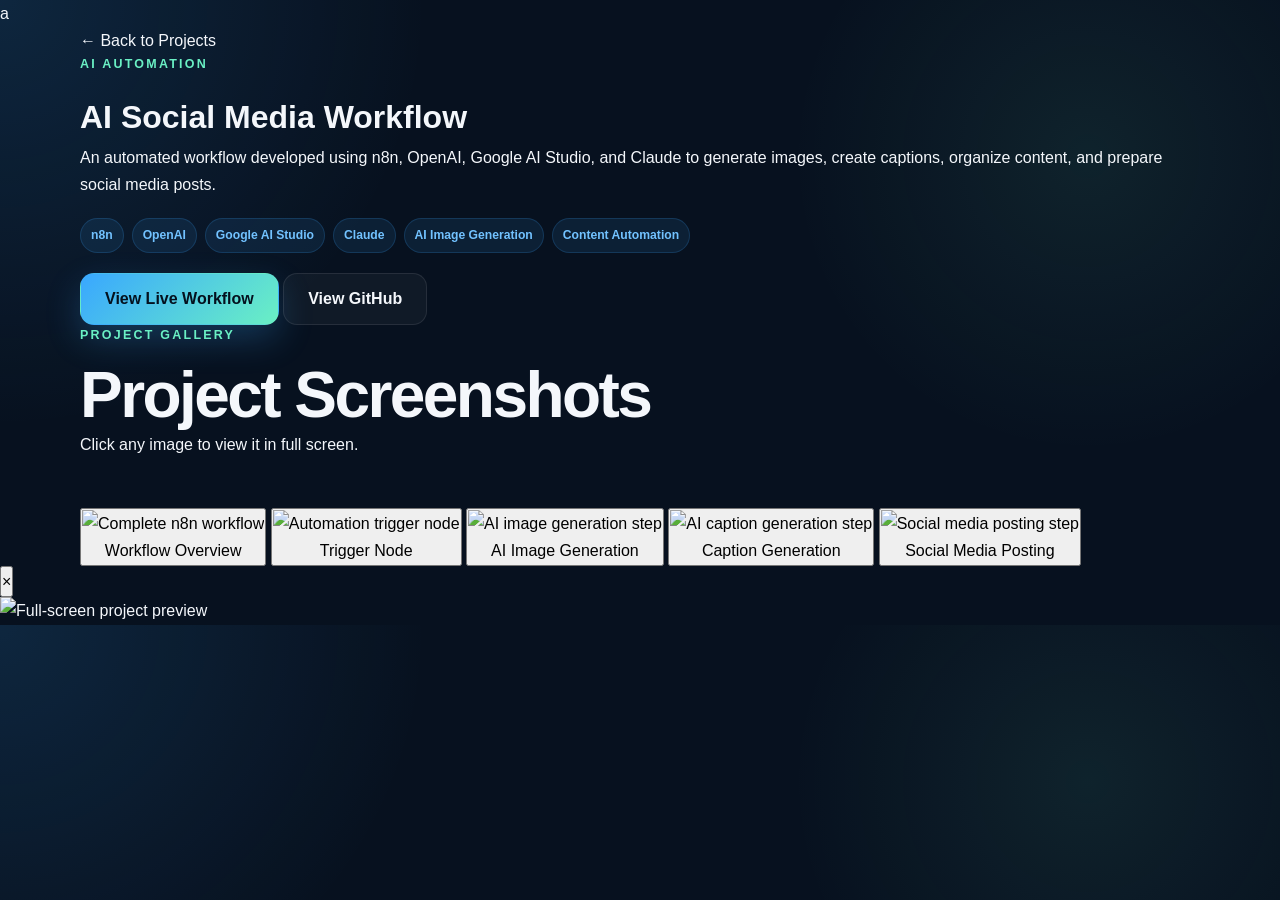
==== ai-project.html @ ab305d4c "Update ai-project.html" ====
<!DOCTYPE html>
<html lang="en">
<head>a
  <meta charset="UTF-8" />
  <meta name="viewport" content="width=device-width, initial-scale=1.0" />
  <title>AI Social Media Workflow | Jeric Albar</title>
  <link rel="stylesheet" href="style.css" />
</head>

<body class="project-page">
  <header class="project-detail-header">
    <div class="container">
      <a href="index.html#projects" class="back-link">← Back to Projects</a>
      <p class="eyebrow">AI Automation</p>
      <h1>AI Social Media Workflow</h1>
      <p class="project-detail-description">
        An automated workflow developed using n8n, OpenAI, Google AI Studio, and Claude to generate images, create captions, organize content, and prepare social media posts.
      </p>

      <!-- TECHNOLOGIES & RESOURCES -->
      <div class="project-tech project-detail-tech">
        <span>n8n</span>
        <span>OpenAI</span>
        <span>Google AI Studio</span>
        <span>Claude</span>
        <span>AI Image Generation</span>
        <span>Content Automation</span>
      </div>

      <div class="project-detail-buttons">
        <a href="#" class="btn btn-primary" target="_blank" rel="noopener noreferrer">View Live Workflow</a>
        <a href="https://github.com/jericalbar" class="btn btn-secondary" target="_blank" rel="noopener noreferrer">View GitHub</a>
      </div>
    </div>
  </header>

  <main>
    <section class="project-gallery-section">
      <div class="container">
        <div class="section-heading">
          <p class="eyebrow">Project Gallery</p>
          <h2>Project Screenshots</h2>
          <p class="gallery-instruction">Click any image to view it in full screen.</p>
        </div>

        <div class="project-gallery">
          <button class="gallery-item" type="button"
            data-image="images/ai/ai-workflow-overview.jpg"
            data-title="Workflow Overview">
            <img src="images/ai/ai-workflow-overview.jpg" alt="Complete n8n workflow" />
            <span>Workflow Overview</span>
          </button>
          
          <button class="gallery-item" type="button"
            data-image="images/ai/ai-trigger.jpg"
            data-title="Trigger Node">
            <img src="images/ai/ai-trigger.jpg" alt="Automation trigger node" />
            <span>Trigger Node</span>
          </button>
          
          <button class="gallery-item" type="button"
            data-image="images/ai/ai-image-generation.jpg"
            data-title="AI Image Generation">
            <img src="images/ai/ai-image-generation.jpg" alt="AI image generation step" />
            <span>AI Image Generation</span>
          </button>
          
          <button class="gallery-item" type="button"
            data-image="images/ai/ai-caption.jpg"
            data-title="Caption Generation">
            <img src="images/ai/ai-caption.jpg" alt="AI caption generation step" />
            <span>Caption Generation</span>
          </button>
          
          <button class="gallery-item" type="button"
            data-image="images/ai/ai-social-post.jpg"
            data-title="Social Media Posting">
            <img src="images/ai/ai-social-post.jpg" alt="Social media posting step" />
            <span>Social Media Posting</span>
          </button>
        </div>
      </div>
    </section>
  </main>

  <div class="image-lightbox" id="imageLightbox" aria-hidden="true">
    <button class="lightbox-close" id="lightboxClose" type="button" aria-label="Close image">×</button>
    <figure class="lightbox-content">
      <img id="lightboxImage" src="" alt="Full-screen project preview" />
      <figcaption id="lightboxTitle"></figcaption>
    </figure>
  </div>

  <script src="project-gallery.js"></script>
</body>
</html>
---- style.css ----
:root {
  --bg: #07111f;
  --bg-soft: #0d1a2d;
  --card: rgba(15, 31, 52, 0.82);
  --text: #f4f7fb;
  --muted: #a9b7ca;
  --primary: #39a7ff;
  --primary-light: #72c2ff;
  --accent: #6af0c4;
  --border: rgba(255, 255, 255, 0.09);
  --shadow: 0 20px 60px rgba(0, 0, 0, 0.28);
  --radius: 22px;
  --container: 1120px;
}

* {
  margin: 0;
  padding: 0;
  box-sizing: border-box;
}

html {
  scroll-behavior: smooth;
}

body {
  font-family: "Inter", sans-serif;
  background:
    radial-gradient(circle at top left, rgba(57, 167, 255, 0.14), transparent 30%),
    radial-gradient(circle at 85% 25%, rgba(106, 240, 196, 0.08), transparent 25%),
    var(--bg);
  color: var(--text);
  line-height: 1.7;
  overflow-x: hidden;
}

body.menu-open {
  overflow: hidden;
}

img {
  width: 100%;
  display: block;
}

a {
  text-decoration: none;
  color: inherit;
}

ul {
  list-style: none;
}

button,
input,
textarea {
  font: inherit;
}

.container {
  width: min(92%, var(--container));
  margin: 0 auto;
}

.section {
  padding: 110px 0;
}

.alt-section {
  background: rgba(255, 255, 255, 0.025);
  border-top: 1px solid var(--border);
  border-bottom: 1px solid var(--border);
}

.header {
  position: fixed;
  top: 0;
  width: 100%;
  z-index: 1000;
  background: rgba(7, 17, 31, 0.72);
  backdrop-filter: blur(16px);
  border-bottom: 1px solid transparent;
  transition: 0.3s ease;
}

.header.scrolled {
  border-color: var(--border);
  box-shadow: 0 12px 35px rgba(0, 0, 0, 0.18);
}

.navbar {
  min-height: 76px;
  display: flex;
  align-items: center;
  justify-content: space-between;
}

.logo {
  font-family: "Space Grotesk", sans-serif;
  font-size: 1.8rem;
  font-weight: 700;
}

.logo span {
  color: var(--primary);
}

.nav-links {
  display: flex;
  gap: 30px;
}

.nav-link {
  color: var(--muted);
  font-size: 0.95rem;
  font-weight: 600;
  transition: 0.25s ease;
  position: relative;
}

.nav-link:hover,
.nav-link.active {
  color: var(--text);
}

.nav-link::after {
  content: "";
  position: absolute;
  left: 0;
  bottom: -7px;
  width: 0;
  height: 2px;
  background: var(--primary);
  transition: 0.25s ease;
}

.nav-link:hover::after,
.nav-link.active::after {
  width: 100%;
}

.menu-toggle {
  display: none;
  background: none;
  border: 0;
  cursor: pointer;
}

.menu-toggle span {
  display: block;
  width: 26px;
  height: 2px;
  background: var(--text);
  margin: 6px 0;
  transition: 0.25s ease;
}

.hero {
  min-height: 100vh;
  display: flex;
  align-items: center;
  padding-top: 130px;
}

.hero-grid {
  display: grid;
  grid-template-columns: 1.15fr 0.85fr;
  align-items: center;
  gap: 70px;
}

.eyebrow {
  color: var(--accent);
  text-transform: uppercase;
  letter-spacing: 0.18em;
  font-size: 0.78rem;
  font-weight: 800;
  margin-bottom: 14px;
}

.hero h1,
.section-heading h2,
.contact-info h2 {
  font-family: "Space Grotesk", sans-serif;
  line-height: 1.1;
}

.hero h1 {
  font-size: clamp(3.4rem, 7vw, 6.5rem);
  letter-spacing: -0.05em;
}

.hero h2 {
  margin-top: 8px;
  color: var(--muted);
  font-size: clamp(1.35rem, 3vw, 2.2rem);
  font-weight: 600;
}

.hero h2 span:first-child {
  color: var(--primary-light);
}

.typing-cursor {
  color: var(--accent);
  animation: blink 0.8s infinite;
}

@keyframes blink {
  50% {
    opacity: 0;
  }
}

.hero-description {
  max-width: 650px;
  color: var(--muted);
  font-size: 1.08rem;
  margin: 28px 0 34px;
}

.hero-actions {
  display: flex;
  flex-wrap: wrap;
  gap: 15px;
}

.btn {
  display: inline-flex;
  align-items: center;
  justify-content: center;
  min-height: 52px;
  padding: 0 24px;
  border-radius: 14px;
  font-weight: 700;
  border: 1px solid transparent;
  transition: transform 0.25s ease, box-shadow 0.25s ease, background 0.25s ease;
  cursor: pointer;
}

.btn:hover {
  transform: translateY(-3px);
}

.btn-primary {
  color: #04111e;
  background: linear-gradient(135deg, var(--primary), var(--accent));
  box-shadow: 0 14px 35px rgba(57, 167, 255, 0.24);
}

.btn-secondary {
  background: rgba(255, 255, 255, 0.04);
  border-color: var(--border);
  color: var(--text);
}

.quick-stats {
  margin-top: 42px;
  display: flex;
  flex-wrap: wrap;
  gap: 28px;
}

.quick-stats div {
  display: flex;
  flex-direction: column;
}

.quick-stats strong {
  font-size: 1.4rem;
  color: var(--primary-light);
}

.quick-stats span {
  color: var(--muted);
  font-size: 0.82rem;
}

.hero-visual {
  display: flex;
  justify-content: center;
}

.profile-card {
  position: relative;
  width: min(100%, 410px);
  padding: 24px;
  border-radius: 32px;
  background:
    linear-gradient(var(--card), var(--card)) padding-box,
    linear-gradient(145deg, var(--primary), transparent 45%, var(--accent)) border-box;
  border: 1px solid transparent;
  box-shadow: var(--shadow);
  transform: rotate(2deg);
}

.profile-card::before {
  content: "";
  position: absolute;
  inset: 18% -12% -10% 18%;
  background: rgba(57, 167, 255, 0.14);
  filter: blur(60px);
  z-index: -1;
}

.profile-ring {
  overflow: hidden;
  border-radius: 24px;
  aspect-ratio: 1 / 1;
  background: var(--bg-soft);
}

.profile-ring img {
  height: 100%;
  object-fit: cover;
}

.status-badge {
  margin-top: 18px;
  display: flex;
  align-items: center;
  justify-content: center;
  gap: 9px;
  color: var(--muted);
  font-size: 0.9rem;
}

.status-dot {
  width: 10px;
  height: 10px;
  background: var(--accent);
  border-radius: 50%;
  box-shadow: 0 0 16px var(--accent);
}

.section-heading {
  max-width: 760px;
  margin-bottom: 50px;
}

.section-heading h2,
.contact-info h2 {
  font-size: clamp(2.2rem, 5vw, 4rem);
  letter-spacing: -0.04em;
}

.about-grid {
  display: grid;
  grid-template-columns: 1fr 1fr;
  gap: 40px;
}

.about-card,
.highlight-item,
.skill-card,
.project-card,
.timeline-content,
.contact-form {
  background: var(--card);
  border: 1px solid var(--border);
  box-shadow: var(--shadow);
}

.about-card {
  padding: 36px;
  border-radius: var(--radius);
}

.about-card p {
  color: var(--muted);
  margin-bottom: 18px;
}

.about-card p:last-child {
  margin-bottom: 0;
}

.about-highlights {
  display: grid;
  gap: 18px;
}

.highlight-item {
  padding: 23px;
  border-radius: 18px;
  display: flex;
  gap: 18px;
}

.highlight-item > span {
  color: var(--primary);
  font-weight: 800;
}

.highlight-item h3 {
  margin-bottom: 5px;
}

.highlight-item p {
  color: var(--muted);
  font-size: 0.93rem;
}

/* =========================================================
   TIMELINE / EXPERIENCE (CLICKABLE)
   ========================================================= */
.timeline {
  position: relative;
  max-width: 900px;
  margin: 0 auto;
}

.timeline::before {
  content: "";
  position: absolute;
  left: 14px;
  top: 0;
  bottom: 0;
  width: 2px;
  background: linear-gradient(var(--primary), var(--accent));
}

.timeline-item {
  position: relative;
  padding-left: 55px;
  margin-bottom: 30px;
  outline: none;
}

.timeline-dot {
  position: absolute;
  left: 5px;
  top: 25px;
  width: 20px;
  height: 20px;
  border-radius: 50%;
  background: var(--bg);
  border: 5px solid var(--primary);
  box-shadow: 0 0 20px rgba(57, 167, 255, 0.55);
  transition: transform 0.25s ease, border-color 0.25s ease;
}

.timeline-item.active .timeline-dot {
  border-color: var(--accent);
  transform: scale(1.15);
}

.timeline-content {
  border-radius: var(--radius);
  padding: 28px 32px;
}

.experience-subtext {
  color: var(--muted);
  font-size: 0.95rem;
  margin-top: 10px;
}

.clickable-experience {
  cursor: pointer;
  user-select: none;
  transition: transform 0.25s ease, border-color 0.25s ease, box-shadow 0.25s ease;
}

.timeline-item:hover .clickable-experience,
.timeline-item:focus-visible .clickable-experience {
  border-color: rgba(57, 167, 255, 0.45);
  box-shadow: 0 16px 45px rgba(57, 167, 255, 0.12);
  transform: translateY(-3px);
}

.timeline-header {
  display: flex;
  justify-content: space-between;
  align-items: flex-start;
  gap: 15px;
}

.timeline-date {
  display: inline-block;
  margin-bottom: 10px;
  color: var(--accent);
  font-weight: 700;
  font-size: 0.85rem;
}

.timeline-content h3 {
  font-size: 1.45rem;
}

.timeline-content h4 {
  color: var(--primary-light);
  margin: 4px 0 0;
}

.toggle-icon {
  font-size: 1.6rem;
  color: var(--primary-light);
  transition: transform 0.3s ease, color 0.3s ease;
  line-height: 1;
}

.timeline-details {
  max-height: 0;
  opacity: 0;
  overflow: hidden;
  transition: max-height 0.4s ease, opacity 0.3s ease, margin-top 0.3s ease;
}

.timeline-item.active .timeline-details {
  max-height: 600px;
  opacity: 1;
  margin-top: 20px;
}

.timeline-item.active .toggle-icon {
  transform: rotate(180deg);
  color: var(--accent);
}

.timeline-content li {
  position: relative;
  color: var(--muted);
  margin: 9px 0;
  padding-left: 20px;
}

.timeline-content li::before {
  content: "•";
  position: absolute;
  left: 0;
  color: var(--accent);
}

.timeline-action {
  margin-top: 18px;
  padding-top: 14px;
  border-top: 1px dashed var(--border);
}

.timeline-badge-link {
  display: inline-block;
  padding: 8px 16px;
  border-radius: 999px;
  font-size: 0.83rem;
  font-weight: 700;
  color: var(--text);
  background: rgba(57, 167, 255, 0.12);
  border: 1px solid rgba(57, 167, 255, 0.28);
  transition: 0.25s ease;
}

.timeline-badge-link:hover {
  background: var(--primary);
  color: #04111e;
  transform: translateX(4px);
}

/* =========================================================
   SKILLS & PROJECTS
   ========================================================= */
.skills-grid {
  display: grid;
  grid-template-columns: repeat(3, 1fr);
  gap: 22px;
}

.skill-card {
  padding: 30px;
  border-radius: var(--radius);
  transition: 0.3s ease;
}

.skill-card:hover,
.project-card:hover {
  transform: translateY(-7px);
  border-color: rgba(57, 167, 255, 0.35);
}

.skill-icon {
  font-size: 2rem;
}

.skill-card h3 {
  margin: 15px 0 8px;
}

.skill-card p {
  color: var(--muted);
  font-size: 0.93rem;
}

.projects-grid {
  display: grid;
  grid-template-columns: repeat(3, 1fr);
  gap: 24px;
}

.project-card-link {
  display: block;
  color: inherit;
  text-decoration: none;
}

.project-card-link .project-card {
  height: 100%;
}

.project-card {
  border-radius: var(--radius);
  overflow: hidden;
  transition: 0.3s ease;
}

.project-image {
  height: 220px;
  overflow: hidden;
  background: var(--bg-soft);
}

.project-image img {
  height: 100%;
  object-fit: cover;
  transition: 0.4s ease;
}

.project-card:hover .project-image img {
  transform: scale(1.06);
}

.project-content {
  padding: 26px;
}

.project-tag {
  display: inline-block;
  color: var(--accent);
  font-size: 0.75rem;
  font-weight: 800;
  text-transform: uppercase;
  letter-spacing: 0.12em;
  margin-bottom: 10px;
}

.project-content h3 {
  font-size: 1.28rem;
  margin-bottom: 10px;
}

.project-content p {
  color: var(--muted);
  font-size: 0.92rem;
}

.project-tech {
  display: flex;
  flex-wrap: wrap;
  gap: 8px;
  margin: 20px 0;
}

.project-tech span {
  background: rgba(57, 167, 255, 0.1);
  color: var(--primary-light);
  border: 1px solid rgba(57, 167, 255, 0.18);
  padding: 6px 10px;
  border-radius: 999px;
  font-size: 0.76rem;
  font-weight: 700;
}

.project-link {
  color: var(--text);
  font-weight: 700;
}

/* =========================================================
   CONTACT & FOOTER
   ========================================================= */
.contact-section {
  position: relative;
  overflow: hidden;
}

.contact-section::before {
  content: "";
  position: absolute;
  width: 400px;
  height: 400px;
  border-radius: 50%;
  background: rgba(57, 167, 255, 0.1);
  filter: blur(90px);
  right: -150px;
  bottom: -150px;
}

.contact-grid {
  display: grid;
  grid-template-columns: 0.9fr 1.1fr;
  gap: 50px;
  align-items: start;
}

.contact-info > p:not(.eyebrow) {
  color: var(--muted);
  margin: 22px 0 28px;
}

.contact-list {
  display: grid;
  gap: 14px;
  color: var(--muted);
}

.contact-list a:hover {
  color: var(--primary-light);
}

.contact-form {
  border-radius: var(--radius);
  padding: 32px;
}

.contact-form label {
  display: block;
  margin-bottom: 18px;
  font-weight: 700;
}

.contact-form input,
.contact-form textarea {
  width: 100%;
  margin-top: 8px;
  border-radius: 12px;
  border: 1px solid var(--border);
  background: rgba(255, 255, 255, 0.045);
  color: var(--text);
  padding: 14px 16px;
  outline: none;
  resize: vertical;
}

.contact-form input:focus,
.contact-form textarea:focus {
  border-color: var(--primary);
  box-shadow: 0 0 0 3px rgba(57, 167, 255, 0.1);
}

.form-note {
  color: var(--muted);
  font-size: 0.78rem;
  margin-top: 12px;
}

.footer {
  border-top: 1px solid var(--border);
  padding: 24px 0;
}

.footer-content {
  display: flex;
  justify-content: space-between;
  gap: 20px;
  color: var(--muted);
  font-size: 0.9rem;
}

/* =========================================================
   SAFE REVEAL ANIMATION (NO DISAPPEARING CONTENT)
   ========================================================= */
.reveal {
  opacity: 1 !important;
  transform: none !important;
  transition: opacity 0.6s ease, transform 0.6s ease;
}

.cursor-glow {
  position: fixed;
  width: 280px;
  height: 280px;
  border-radius: 50%;
  background: rgba(57, 167, 255, 0.06);
  filter: blur(45px);
  pointer-events: none;
  transform: translate(-50%, -50%);
  z-index: -1;
}

/* =========================================================
   CLEAN & MODERN FLOATING AI CHATBOT
   ========================================================= */
.chat-widget-root {
  position: fixed !important;
  bottom: 25px !important;
  right: 25px !important;
  z-index: 99999 !important;
  display: flex !important;
  flex-direction: column !important;
  align-items: flex-end !important;
}

.chat-float-btn {
  display: flex !important;
  align-items: center !important;
  gap: 10px !important;
  background: linear-gradient(135deg, #39a7ff, #6af0c4) !important;
  color: #04111e !important;
  border: none !important;
  border-radius: 50px !important;
  padding: 13px 22px !important;
  font-weight: 700 !important;
  font-size: 0.95rem !important;
  box-shadow: 0 12px 35px rgba(57, 167, 255, 0.45) !important;
  cursor: pointer !important;
  transition: transform 0.25s ease, box-shadow 0.25s ease !important;
}

.chat-float-btn:hover {
  transform: translateY(-3px) !important;
  box-shadow: 0 16px 45px rgba(57, 167, 255, 0.6) !important;
}

.chat-float-icon {
  font-size: 1.25rem;
}

.chat-popup {
  position: absolute;
  bottom: 60px;
  right: 0;
  width: 370px;
  max-width: 90vw;
  height: 510px;
  max-height: 80vh;
  background: rgba(13, 26, 45, 0.97);
  backdrop-filter: blur(20px);
  border: 1px solid rgba(57, 167, 255, 0.35);
  border-radius: 20px;
  box-shadow: 0 24px 75px rgba(0, 0, 0, 0.65);
  display: none;
  flex-direction: column;
  overflow: hidden;
  animation: chatPopupFade 0.25s cubic-bezier(0.16, 1, 0.3, 1) forwards;
}

.chat-popup.active {
  display: flex !important;
}

@keyframes chatPopupFade {
  from {
    opacity: 0;
    transform: translateY(18px) scale(0.96);
  }
  to {
    opacity: 1;
    transform: translateY(0) scale(1);
  }
}

.chat-popup-header {
  padding: 14px 18px;
  background: rgba(7, 17, 31, 0.9);
  border-bottom: 1px solid var(--border);
  display: flex;
  align-items: center;
  justify-content: space-between;
}

.chat-header-info {
  display: flex;
  align-items: center;
  gap: 12px;
}

.chat-avatar-icon {
  width: 38px;
  height: 38px;
  background: rgba(57, 167, 255, 0.15);
  border: 1px solid var(--primary);
  border-radius: 50%;
  display: flex;
  align-items: center;
  justify-content: center;
  font-size: 1.2rem;
}

.chat-header-name {
  font-size: 0.95rem;
  font-weight: 700;
  color: var(--text);
  line-height: 1.2;
}

.chat-header-status {
  font-size: 0.75rem;
  color: var(--accent);
  display: flex;
  align-items: center;
  gap: 5px;
}

.chat-online-dot {
  width: 7px;
  height: 7px;
  background: var(--accent);
  border-radius: 50%;
  box-shadow: 0 0 8px var(--accent);
}

.chat-close-btn {
  background: none;
  border: none;
  color: var(--muted);
  font-size: 1.25rem;
  cursor: pointer;
  padding: 4px 8px;
  border-radius: 8px;
  transition: 0.2s ease;
}

.chat-close-btn:hover {
  color: var(--text);
  background: rgba(255, 255, 255, 0.1);
}

.chat-pills-bar {
  padding: 10px 14px;
  display: flex;
  gap: 7px;
  overflow-x: auto;
  white-space: nowrap;
  background: rgba(7, 17, 31, 0.45);
  border-bottom: 1px solid rgba(255, 255, 255, 0.05);
}

.chat-pills-bar::-webkit-scrollbar {
  height: 4px;
}

.chat-pills-bar::-webkit-scrollbar-thumb {
  background: rgba(57, 167, 255, 0.25);
  border-radius: 10px;
}

.chat-pill {
  background: rgba(57, 167, 255, 0.1);
  border: 1px solid rgba(57, 167, 255, 0.25);
  color: var(--primary-light);
  font-size: 0.76rem;
  font-weight: 600;
  padding: 5px 12px;
  border-radius: 999px;
  cursor: pointer;
  transition: 0.2s ease;
}

.chat-pill:hover {
  background: var(--primary);
  color: #04111e;
  transform: translateY(-1px);
}

.chat-conversation {
  flex: 1;
  padding: 16px;
  overflow-y: auto;
  display: flex;
  flex-direction: column;
  gap: 14px;
}

.chat-conversation::-webkit-scrollbar {
  width: 5px;
}

.chat-conversation::-webkit-scrollbar-thumb {
  background: rgba(57, 167, 255, 0.25);
  border-radius: 10px;
}

.chat-bubble-row {
  display: flex;
  flex-direction: column;
  max-width: 86%;
}

.bot-row {
  align-self: flex-start;
}

.user-row {
  align-self: flex-end;
}

.chat-bubble-content {
  padding: 11px 15px;
  border-radius: 16px;
  font-size: 0.88rem;
  line-height: 1.5;
  word-wrap: break-word;
}

.bot-row .chat-bubble-content {
  background: rgba(15, 31, 52, 0.95);
  border: 1px solid var(--border);
  color: var(--text);
  border-bottom-left-radius: 4px;
}

.user-row .chat-bubble-content {
  background: linear-gradient(135deg, var(--primary), #1a74d2);
  color: #ffffff;
  border-bottom-right-radius: 4px;
}

.chat-timestamp {
  font-size: 0.68rem;
  color: var(--muted);
  margin-top: 4px;
  padding: 0 4px;
}

.user-row .chat-timestamp {
  text-align: right;
}

.chat-input-bar {
  padding: 12px 14px;
  background: rgba(7, 17, 31, 0.9);
  border-top: 1px solid var(--border);
  display: flex;
  align-items: center;
  gap: 8px;
}

.chat-input-bar input {
  flex: 1;
  background: rgba(255, 255, 255, 0.05);
  border: 1px solid var(--border);
  border-radius: 12px;
  padding: 10px 14px;
  color: var(--text);
  font-size: 0.88rem;
  outline: none;
}

.chat-input-bar input:focus {
  border-color: var(--primary);
}

.chat-send-icon {
  background: var(--primary);
  color: #04111e;
  border: none;
  width: 40px;
  height: 40px;
  border-radius: 12px;
  display: flex;
  align-items: center;
  justify-content: center;
  cursor: pointer;
  transition: 0.2s ease;
}

.chat-send-icon:hover {
  background: var(--accent);
  transform: scale(1.05);
}

/* =========================================================
   RESPONSIVENESS
   ========================================================= */
@media (max-width: 950px) {
  .hero-grid,
  .about-grid,
  .contact-grid {
    grid-template-columns: 1fr;
  }

  .hero-visual {
    order: -1;
  }

  .profile-card {
    max-width: 340px;
  }

  .skills-grid,
  .projects-grid {
    grid-template-columns: repeat(2, 1fr);
  }
}

@media (max-width: 760px) {
  .section {
    padding: 85px 0;
  }

  .menu-toggle {
    display: block;
    z-index: 1002;
  }

  .nav-links {
    position: fixed;
    inset: 0;
    background: rgba(7, 17, 31, 0.98);
    display: flex;
    flex-direction: column;
    align-items: center;
    justify-content: center;
    gap: 28px;
    transform: translateX(100%);
    transition: 0.3s ease;
  }

  .nav-links.open {
    transform: translateX(0);
  }

  .menu-toggle.active span:nth-child(1) {
    transform: translateY(8px) rotate(45deg);
  }

  .menu-toggle.active span:nth-child(2) {
    opacity: 0;
  }

  .menu-toggle.active span:nth-child(3) {
    transform: translateY(-8px) rotate(-45deg);
  }

  .hero {
    text-align: center;
  }

  .hero-actions,
  .quick-stats {
    justify-content: center;
  }

  .hero-description {
    margin-left: auto;
    margin-right: auto;
  }

  .skills-grid,
  .projects-grid {
    grid-template-columns: 1fr;
  }

  .footer-content {
    flex-direction: column;
    text-align: center;
  }

  .chat-widget-root {
    bottom: 18px !important;
    right: 18px !important;
  }

  .chat-popup {
    width: 330px;
    height: 460px;
  }
}

@media (max-width: 520px) {
  .hero h1 {
    font-size: 3rem;
  }

  .hero-actions {
    flex-direction: column;
  }

  .btn {
    width: 100%;
  }

  .quick-stats {
    gap: 18px;
  }

  .quick-stats div {
    width: 100%;
  }

  .about-card,
  .timeline-content,
  .contact-form {
    padding: 22px 18px;
  }

  .timeline-item {
    padding-left: 45px;
  }
}
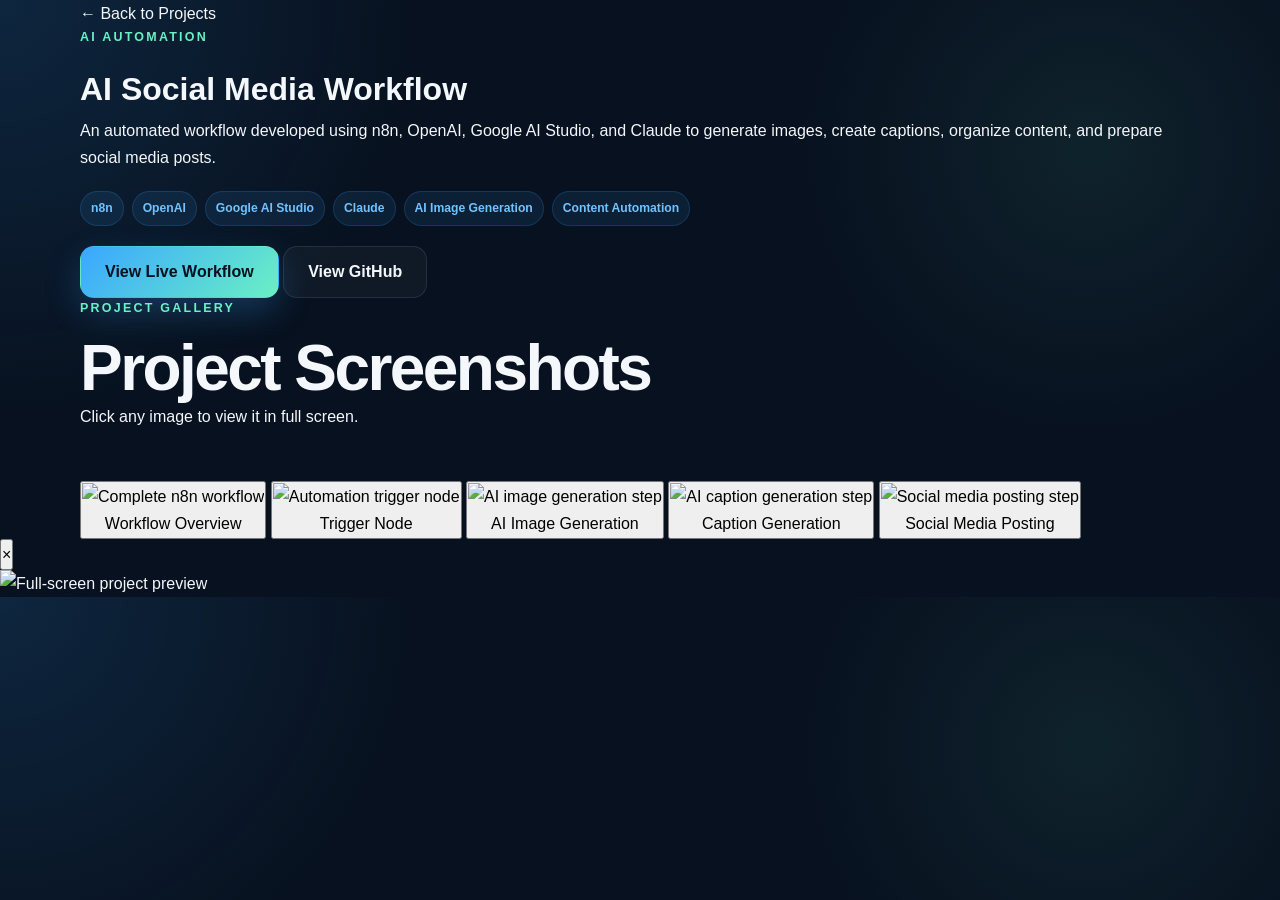
==== commit d947e00a: "Update ai-project.html" ====
--- a/ai-project.html
+++ b/ai-project.html
@@ -1,6 +1,6 @@
 <!DOCTYPE html>
 <html lang="en">
-<head>a
+<head>
   <meta charset="UTF-8" />
   <meta name="viewport" content="width=device-width, initial-scale=1.0" />
   <title>AI Social Media Workflow | Jeric Albar</title>
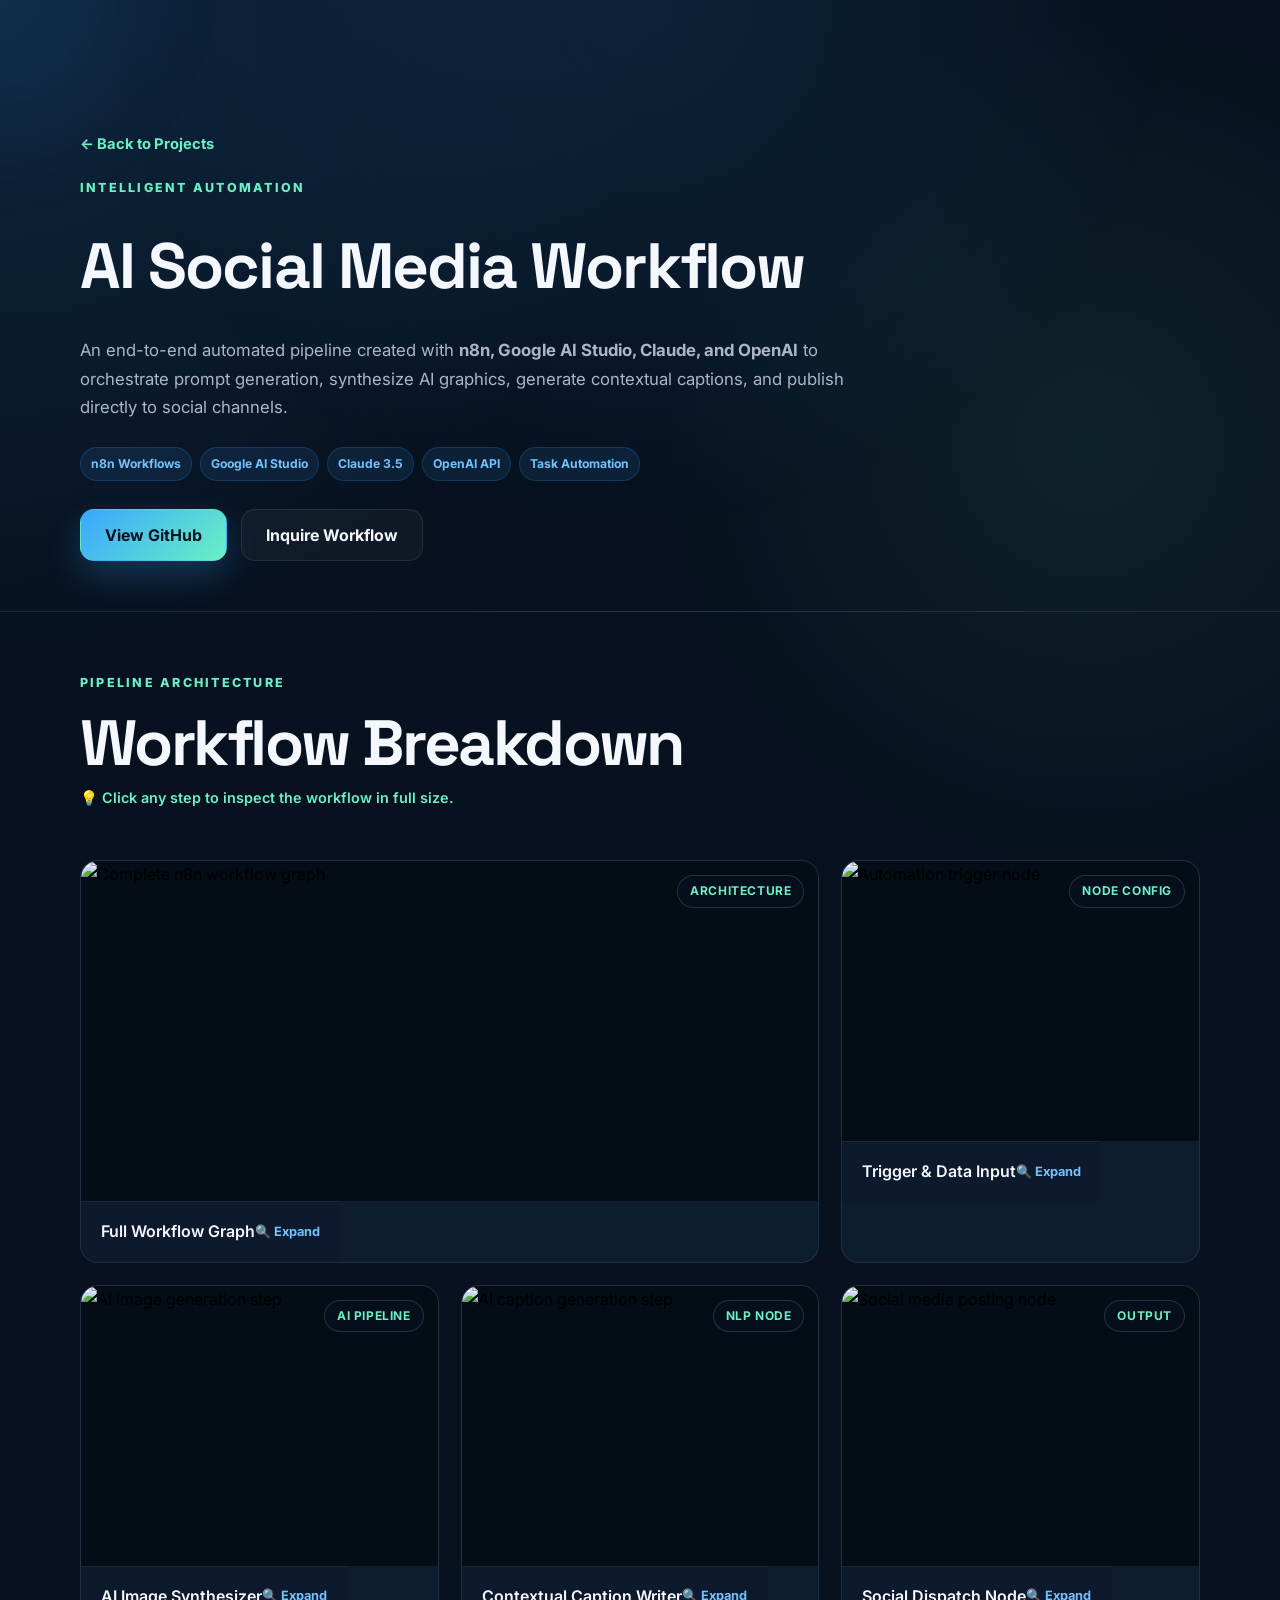
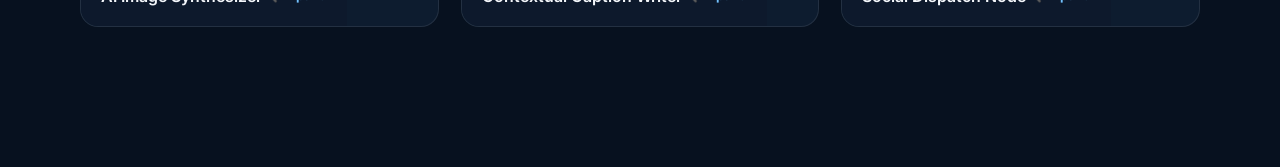
==== commit b23c9484: "Update ai-project.html" ====
--- a/ai-project.html
+++ b/ai-project.html
@@ -4,32 +4,37 @@
   <meta charset="UTF-8" />
   <meta name="viewport" content="width=device-width, initial-scale=1.0" />
   <title>AI Social Media Workflow | Jeric Albar</title>
+  <link rel="preconnect" href="https://fonts.googleapis.com">
+  <link rel="preconnect" href="https://fonts.gstatic.com" crossorigin>
+  <link href="https://fonts.googleapis.com/css2?family=Inter:wght@400;500;600;700;800&family=Space+Grotesk:wght@600;700&display=swap" rel="stylesheet">
   <link rel="stylesheet" href="style.css" />
 </head>
 
 <body class="project-page">
+  <div class="cursor-glow" id="cursorGlow"></div>
+  <div class="custom-cursor-dot" id="cursorDot"></div>
+  <div class="custom-cursor-ring" id="cursorRing"></div>
+
   <header class="project-detail-header">
     <div class="container">
       <a href="index.html#projects" class="back-link">← Back to Projects</a>
-      <p class="eyebrow">AI Automation</p>
+      <p class="eyebrow">Intelligent Automation</p>
       <h1>AI Social Media Workflow</h1>
       <p class="project-detail-description">
-        An automated workflow developed using n8n, OpenAI, Google AI Studio, and Claude to generate images, create captions, organize content, and prepare social media posts.
+        An end-to-end automated pipeline created with <strong>n8n, Google AI Studio, Claude, and OpenAI</strong> to orchestrate prompt generation, synthesize AI graphics, generate contextual captions, and publish directly to social channels.
       </p>
 
-      <!-- TECHNOLOGIES & RESOURCES -->
       <div class="project-tech project-detail-tech">
-        <span>n8n</span>
-        <span>OpenAI</span>
+        <span>n8n Workflows</span>
         <span>Google AI Studio</span>
-        <span>Claude</span>
-        <span>AI Image Generation</span>
-        <span>Content Automation</span>
+        <span>Claude 3.5</span>
+        <span>OpenAI API</span>
+        <span>Task Automation</span>
       </div>
 
       <div class="project-detail-buttons">
-        <a href="#" class="btn btn-primary" target="_blank" rel="noopener noreferrer">View Live Workflow</a>
-        <a href="https://github.com/jericalbar" class="btn btn-secondary" target="_blank" rel="noopener noreferrer">View GitHub</a>
+        <a href="https://github.com/jericalbar" class="btn btn-primary" target="_blank" rel="noopener noreferrer">View GitHub</a>
+        <a href="index.html#contact" class="btn btn-secondary">Inquire Workflow</a>
       </div>
     </div>
   </header>
@@ -38,45 +43,80 @@
     <section class="project-gallery-section">
       <div class="container">
         <div class="section-heading">
-          <p class="eyebrow">Project Gallery</p>
-          <h2>Project Screenshots</h2>
-          <p class="gallery-instruction">Click any image to view it in full screen.</p>
+          <p class="eyebrow">Pipeline Architecture</p>
+          <h2>Workflow Breakdown</h2>
+          <p class="gallery-instruction">💡 Click any step to inspect the workflow in full size.</p>
         </div>
 
         <div class="project-gallery">
+          <!-- 1. Full Workflow -->
           <button class="gallery-item" type="button"
             data-image="images/ai/ai-workflow-overview.jpg"
-            data-title="Workflow Overview">
-            <img src="images/ai/ai-workflow-overview.jpg" alt="Complete n8n workflow" />
-            <span>Workflow Overview</span>
+            data-title="Complete n8n Workflow Overview">
+            <div class="gallery-img-wrap">
+              <span class="gallery-badge">Architecture</span>
+              <img src="images/ai/ai-workflow-overview.jpg" alt="Complete n8n workflow graph" />
+            </div>
+            <div class="gallery-info">
+              <h4>Full Workflow Graph</h4>
+              <span class="gallery-view-hint">🔍 Expand</span>
+            </div>
           </button>
-          
+
+          <!-- 2. Trigger -->
           <button class="gallery-item" type="button"
             data-image="images/ai/ai-trigger.jpg"
-            data-title="Trigger Node">
-            <img src="images/ai/ai-trigger.jpg" alt="Automation trigger node" />
-            <span>Trigger Node</span>
+            data-title="Webhook / Schedule Trigger Node">
+            <div class="gallery-img-wrap">
+              <span class="gallery-badge">Node Config</span>
+              <img src="images/ai/ai-trigger.jpg" alt="Automation trigger node" />
+            </div>
+            <div class="gallery-info">
+              <h4>Trigger & Data Input</h4>
+              <span class="gallery-view-hint">🔍 Expand</span>
+            </div>
           </button>
-          
+
+          <!-- 3. Image Gen -->
           <button class="gallery-item" type="button"
             data-image="images/ai/ai-image-generation.jpg"
-            data-title="AI Image Generation">
-            <img src="images/ai/ai-image-generation.jpg" alt="AI image generation step" />
-            <span>AI Image Generation</span>
+            data-title="AI Image Generation Node">
+            <div class="gallery-img-wrap">
+              <span class="gallery-badge">AI Pipeline</span>
+              <img src="images/ai/ai-image-generation.jpg" alt="AI image generation step" />
+            </div>
+            <div class="gallery-info">
+              <h4>AI Image Synthesizer</h4>
+              <span class="gallery-view-hint">🔍 Expand</span>
+            </div>
           </button>
-          
+
+          <!-- 4. Caption Gen -->
           <button class="gallery-item" type="button"
             data-image="images/ai/ai-caption.jpg"
-            data-title="Caption Generation">
-            <img src="images/ai/ai-caption.jpg" alt="AI caption generation step" />
-            <span>Caption Generation</span>
+            data-title="LLM Caption & Copy Generation">
+            <div class="gallery-img-wrap">
+              <span class="gallery-badge">NLP Node</span>
+              <img src="images/ai/ai-caption.jpg" alt="AI caption generation step" />
+            </div>
+            <div class="gallery-info">
+              <h4>Contextual Caption Writer</h4>
+              <span class="gallery-view-hint">🔍 Expand</span>
+            </div>
           </button>
-          
+
+          <!-- 5. Social Post -->
           <button class="gallery-item" type="button"
             data-image="images/ai/ai-social-post.jpg"
-            data-title="Social Media Posting">
-            <img src="images/ai/ai-social-post.jpg" alt="Social media posting step" />
-            <span>Social Media Posting</span>
+            data-title="Multi-Platform Social Auto-Publish">
+            <div class="gallery-img-wrap">
+              <span class="gallery-badge">Output</span>
+              <img src="images/ai/ai-social-post.jpg" alt="Social media posting node" />
+            </div>
+            <div class="gallery-info">
+              <h4>Social Dispatch Node</h4>
+              <span class="gallery-view-hint">🔍 Expand</span>
+            </div>
           </button>
         </div>
       </div>
@@ -86,11 +126,12 @@
   <div class="image-lightbox" id="imageLightbox" aria-hidden="true">
     <button class="lightbox-close" id="lightboxClose" type="button" aria-label="Close image">×</button>
     <figure class="lightbox-content">
-      <img id="lightboxImage" src="" alt="Full-screen project preview" />
+      <img id="lightboxImage" src="" alt="Full preview" />
       <figcaption id="lightboxTitle"></figcaption>
     </figure>
   </div>
 
+  <script src="script.js"></script>
   <script src="project-gallery.js"></script>
 </body>
 </html>
--- a/style.css
+++ b/style.css
@@ -681,6 +681,9 @@
 .contact-section {
   position: relative;
   overflow: hidden;
+  display: block !important;
+  visibility: visible !important;
+  opacity: 1 !important;
 }
 
 .contact-section::before {
@@ -766,15 +769,6 @@
   font-size: 0.9rem;
 }
 
-/* =========================================================
-   SAFE REVEAL ANIMATION (NO DISAPPEARING CONTENT)
-   ========================================================= */
-.reveal {
-  opacity: 1 !important;
-  transform: none !important;
-  transition: opacity 0.6s ease, transform 0.6s ease;
-}
-
 .cursor-glow {
   position: fixed;
   width: 280px;
@@ -788,290 +782,318 @@
 }
 
 /* =========================================================
-   CLEAN & MODERN FLOATING AI CHATBOT
+   FAIL-SAFE CUSTOM NEON CURSOR
    ========================================================= */
-.chat-widget-root {
-  position: fixed !important;
-  bottom: 25px !important;
-  right: 25px !important;
-  z-index: 99999 !important;
-  display: flex !important;
-  flex-direction: column !important;
-  align-items: flex-end !important;
-}
-
-.chat-float-btn {
-  display: flex !important;
-  align-items: center !important;
-  gap: 10px !important;
-  background: linear-gradient(135deg, #39a7ff, #6af0c4) !important;
-  color: #04111e !important;
-  border: none !important;
-  border-radius: 50px !important;
-  padding: 13px 22px !important;
-  font-weight: 700 !important;
-  font-size: 0.95rem !important;
-  box-shadow: 0 12px 35px rgba(57, 167, 255, 0.45) !important;
-  cursor: pointer !important;
-  transition: transform 0.25s ease, box-shadow 0.25s ease !important;
-}
-
-.chat-float-btn:hover {
-  transform: translateY(-3px) !important;
-  box-shadow: 0 16px 45px rgba(57, 167, 255, 0.6) !important;
-}
-
-.chat-float-icon {
-  font-size: 1.25rem;
-}
-
-.chat-popup {
+body.custom-cursor-active,
+body.custom-cursor-active a,
+body.custom-cursor-active button,
+body.custom-cursor-active input,
+body.custom-cursor-active textarea {
+  cursor: none !important;
+}
+
+.custom-cursor-dot {
+  position: fixed;
+  top: -100px;
+  left: -100px;
+  width: 8px;
+  height: 8px;
+  background: var(--accent);
+  border-radius: 50%;
+  pointer-events: none;
+  z-index: 9999999;
+  transform: translate(-50%, -50%);
+  box-shadow: 0 0 10px var(--accent), 0 0 18px var(--primary);
+  opacity: 0;
+  transition: opacity 0.3s ease;
+}
+
+.custom-cursor-ring {
+  position: fixed;
+  top: -100px;
+  left: -100px;
+  width: 36px;
+  height: 36px;
+  border: 2px solid rgba(57, 167, 255, 0.8);
+  border-radius: 50%;
+  pointer-events: none;
+  z-index: 9999998;
+  transform: translate(-50%, -50%);
+  opacity: 0;
+  transition: width 0.2s cubic-bezier(0.2, 0, 0, 1),
+              height 0.2s cubic-bezier(0.2, 0, 0, 1),
+              border-color 0.2s ease,
+              background 0.2s ease,
+              opacity 0.3s ease;
+}
+
+body.custom-cursor-active .custom-cursor-dot,
+body.custom-cursor-active .custom-cursor-ring {
+  opacity: 1;
+}
+
+.custom-cursor-ring.cursor-hover {
+  width: 56px;
+  height: 56px;
+  border-color: var(--accent);
+  background: rgba(106, 240, 196, 0.12);
+  backdrop-filter: blur(2px);
+}
+
+/* =========================================================
+   PROJECT DETAIL PAGES & BENTO SHOWCASE GALLERY
+   ========================================================= */
+.project-page {
+  padding-bottom: 80px;
+}
+
+.project-detail-header {
+  padding: 130px 0 50px;
+  background: radial-gradient(circle at 50% 0%, rgba(57, 167, 255, 0.12), transparent 60%);
+  border-bottom: 1px solid var(--border);
+}
+
+.back-link {
+  display: inline-flex;
+  align-items: center;
+  gap: 8px;
+  color: var(--accent);
+  font-weight: 700;
+  font-size: 0.92rem;
+  margin-bottom: 20px;
+  transition: transform 0.2s ease, color 0.2s ease;
+}
+
+.back-link:hover {
+  transform: translateX(-5px);
+  color: var(--primary-light);
+}
+
+.project-detail-header h1 {
+  font-family: "Space Grotesk", sans-serif;
+  font-size: clamp(2.4rem, 5vw, 4rem);
+  letter-spacing: -0.03em;
+  margin-bottom: 15px;
+}
+
+.project-detail-description {
+  max-width: 780px;
+  color: var(--muted);
+  font-size: 1.05rem;
+  line-height: 1.7;
+  margin-bottom: 25px;
+}
+
+.project-detail-tech {
+  margin: 15px 0 28px;
+}
+
+.project-detail-buttons {
+  display: flex;
+  flex-wrap: wrap;
+  gap: 14px;
+}
+
+.project-gallery-section {
+  padding: 60px 0;
+}
+
+.gallery-instruction {
+  color: var(--accent);
+  font-size: 0.9rem;
+  margin-top: 8px;
+  font-weight: 600;
+}
+
+/* UNIFORM & BEAUTIFUL BENTO GRID */
+.project-gallery {
+  display: grid;
+  grid-template-columns: repeat(12, 1fr);
+  gap: 22px;
+  margin-top: 35px;
+}
+
+.gallery-item {
+  grid-column: span 4;
+  position: relative;
+  background: var(--card);
+  border: 1px solid var(--border);
+  border-radius: 18px;
+  overflow: hidden;
+  padding: 0;
+  cursor: pointer;
+  text-align: left;
+  transition: transform 0.3s cubic-bezier(0.2, 0, 0, 1),
+              border-color 0.3s ease,
+              box-shadow 0.3s ease;
+  display: flex;
+  flex-direction: column;
+}
+
+/* Featured Hero Bento Layout */
+.gallery-item:first-child {
+  grid-column: span 8;
+}
+
+.gallery-item:nth-child(2) {
+  grid-column: span 4;
+}
+
+.gallery-item:hover {
+  transform: translateY(-6px);
+  border-color: rgba(57, 167, 255, 0.45);
+  box-shadow: 0 16px 40px rgba(0, 0, 0, 0.5), 0 0 25px rgba(57, 167, 255, 0.2);
+}
+
+.gallery-img-wrap {
+  width: 100%;
+  height: 280px;
+  overflow: hidden;
+  background: #040c16;
+  position: relative;
+}
+
+.gallery-item:first-child .gallery-img-wrap {
+  height: 340px;
+}
+
+.gallery-img-wrap img {
+  width: 100%;
+  height: 100%;
+  object-fit: cover;
+  object-position: center;
+  transition: transform 0.5s ease;
+}
+
+.gallery-item:hover .gallery-img-wrap img {
+  transform: scale(1.06);
+}
+
+.gallery-badge {
   position: absolute;
-  bottom: 60px;
-  right: 0;
-  width: 370px;
-  max-width: 90vw;
-  height: 510px;
-  max-height: 80vh;
-  background: rgba(13, 26, 45, 0.97);
-  backdrop-filter: blur(20px);
-  border: 1px solid rgba(57, 167, 255, 0.35);
-  border-radius: 20px;
-  box-shadow: 0 24px 75px rgba(0, 0, 0, 0.65);
-  display: none;
-  flex-direction: column;
-  overflow: hidden;
-  animation: chatPopupFade 0.25s cubic-bezier(0.16, 1, 0.3, 1) forwards;
-}
-
-.chat-popup.active {
-  display: flex !important;
-}
-
-@keyframes chatPopupFade {
-  from {
-    opacity: 0;
-    transform: translateY(18px) scale(0.96);
-  }
-  to {
-    opacity: 1;
-    transform: translateY(0) scale(1);
-  }
-}
-
-.chat-popup-header {
-  padding: 14px 18px;
-  background: rgba(7, 17, 31, 0.9);
-  border-bottom: 1px solid var(--border);
-  display: flex;
+  top: 14px;
+  right: 14px;
+  background: rgba(7, 17, 31, 0.75);
+  backdrop-filter: blur(8px);
+  border: 1px solid rgba(255, 255, 255, 0.15);
+  color: var(--accent);
+  padding: 5px 12px;
+  border-radius: 30px;
+  font-size: 0.75rem;
+  font-weight: 700;
+  letter-spacing: 0.05em;
+  text-transform: uppercase;
+}
+
+.gallery-info {
+  padding: 16px 20px;
+  display: flex;
+  justify-content: space-between;
   align-items: center;
-  justify-content: space-between;
-}
-
-.chat-header-info {
+  background: rgba(13, 26, 45, 0.95);
+  border-top: 1px solid rgba(255, 255, 255, 0.06);
+}
+
+.gallery-info h4 {
+  font-size: 1rem;
+  color: var(--text);
+  font-weight: 600;
+}
+
+.gallery-view-hint {
+  font-size: 0.8rem;
+  color: var(--primary-light);
+  font-weight: 700;
   display: flex;
   align-items: center;
-  gap: 12px;
-}
-
-.chat-avatar-icon {
-  width: 38px;
-  height: 38px;
-  background: rgba(57, 167, 255, 0.15);
-  border: 1px solid var(--primary);
-  border-radius: 50%;
+  gap: 5px;
+}
+
+/* =========================================================
+   LIGHTBOX / FULL-SCREEN PREVIEW
+   ========================================================= */
+.image-lightbox {
+  position: fixed;
+  inset: 0;
+  background: rgba(4, 11, 20, 0.94);
+  backdrop-filter: blur(14px);
+  z-index: 9999999;
   display: flex;
   align-items: center;
   justify-content: center;
-  font-size: 1.2rem;
-}
-
-.chat-header-name {
-  font-size: 0.95rem;
-  font-weight: 700;
+  padding: 30px;
+  opacity: 0;
+  pointer-events: none;
+  transition: opacity 0.3s ease;
+}
+
+.image-lightbox.active {
+  opacity: 1;
+  pointer-events: auto;
+}
+
+.lightbox-content {
+  position: relative;
+  max-width: 90vw;
+  max-height: 85vh;
+  display: flex;
+  flex-direction: column;
+  align-items: center;
+  animation: zoomLightbox 0.3s cubic-bezier(0.2, 0, 0, 1);
+}
+
+@keyframes zoomLightbox {
+  from { transform: scale(0.92); opacity: 0; }
+  to { transform: scale(1); opacity: 1; }
+}
+
+.lightbox-content img {
+  max-width: 100%;
+  max-height: 75vh;
+  object-fit: contain;
+  border-radius: 14px;
+  border: 1px solid rgba(255, 255, 255, 0.15);
+  box-shadow: 0 25px 70px rgba(0, 0, 0, 0.8);
+}
+
+.lightbox-content figcaption {
+  margin-top: 15px;
   color: var(--text);
-  line-height: 1.2;
-}
-
-.chat-header-status {
-  font-size: 0.75rem;
-  color: var(--accent);
-  display: flex;
-  align-items: center;
-  gap: 5px;
-}
-
-.chat-online-dot {
-  width: 7px;
-  height: 7px;
-  background: var(--accent);
+  font-size: 1.1rem;
+  font-weight: 600;
+  letter-spacing: 0.02em;
+  background: rgba(13, 26, 45, 0.85);
+  padding: 8px 20px;
+  border-radius: 30px;
+  border: 1px solid var(--border);
+}
+
+.lightbox-close {
+  position: absolute;
+  top: 25px;
+  right: 30px;
+  background: rgba(255, 255, 255, 0.1);
+  border: 1px solid rgba(255, 255, 255, 0.2);
+  color: #fff;
+  font-size: 2rem;
+  line-height: 1;
+  width: 48px;
+  height: 48px;
   border-radius: 50%;
-  box-shadow: 0 0 8px var(--accent);
-}
-
-.chat-close-btn {
-  background: none;
-  border: none;
-  color: var(--muted);
-  font-size: 1.25rem;
   cursor: pointer;
-  padding: 4px 8px;
-  border-radius: 8px;
-  transition: 0.2s ease;
-}
-
-.chat-close-btn:hover {
-  color: var(--text);
-  background: rgba(255, 255, 255, 0.1);
-}
-
-.chat-pills-bar {
-  padding: 10px 14px;
-  display: flex;
-  gap: 7px;
-  overflow-x: auto;
-  white-space: nowrap;
-  background: rgba(7, 17, 31, 0.45);
-  border-bottom: 1px solid rgba(255, 255, 255, 0.05);
-}
-
-.chat-pills-bar::-webkit-scrollbar {
-  height: 4px;
-}
-
-.chat-pills-bar::-webkit-scrollbar-thumb {
-  background: rgba(57, 167, 255, 0.25);
-  border-radius: 10px;
-}
-
-.chat-pill {
-  background: rgba(57, 167, 255, 0.1);
-  border: 1px solid rgba(57, 167, 255, 0.25);
-  color: var(--primary-light);
-  font-size: 0.76rem;
-  font-weight: 600;
-  padding: 5px 12px;
-  border-radius: 999px;
-  cursor: pointer;
-  transition: 0.2s ease;
-}
-
-.chat-pill:hover {
-  background: var(--primary);
-  color: #04111e;
-  transform: translateY(-1px);
-}
-
-.chat-conversation {
-  flex: 1;
-  padding: 16px;
-  overflow-y: auto;
-  display: flex;
-  flex-direction: column;
-  gap: 14px;
-}
-
-.chat-conversation::-webkit-scrollbar {
-  width: 5px;
-}
-
-.chat-conversation::-webkit-scrollbar-thumb {
-  background: rgba(57, 167, 255, 0.25);
-  border-radius: 10px;
-}
-
-.chat-bubble-row {
-  display: flex;
-  flex-direction: column;
-  max-width: 86%;
-}
-
-.bot-row {
-  align-self: flex-start;
-}
-
-.user-row {
-  align-self: flex-end;
-}
-
-.chat-bubble-content {
-  padding: 11px 15px;
-  border-radius: 16px;
-  font-size: 0.88rem;
-  line-height: 1.5;
-  word-wrap: break-word;
-}
-
-.bot-row .chat-bubble-content {
-  background: rgba(15, 31, 52, 0.95);
-  border: 1px solid var(--border);
-  color: var(--text);
-  border-bottom-left-radius: 4px;
-}
-
-.user-row .chat-bubble-content {
-  background: linear-gradient(135deg, var(--primary), #1a74d2);
-  color: #ffffff;
-  border-bottom-right-radius: 4px;
-}
-
-.chat-timestamp {
-  font-size: 0.68rem;
-  color: var(--muted);
-  margin-top: 4px;
-  padding: 0 4px;
-}
-
-.user-row .chat-timestamp {
-  text-align: right;
-}
-
-.chat-input-bar {
-  padding: 12px 14px;
-  background: rgba(7, 17, 31, 0.9);
-  border-top: 1px solid var(--border);
-  display: flex;
-  align-items: center;
-  gap: 8px;
-}
-
-.chat-input-bar input {
-  flex: 1;
-  background: rgba(255, 255, 255, 0.05);
-  border: 1px solid var(--border);
-  border-radius: 12px;
-  padding: 10px 14px;
-  color: var(--text);
-  font-size: 0.88rem;
-  outline: none;
-}
-
-.chat-input-bar input:focus {
-  border-color: var(--primary);
-}
-
-.chat-send-icon {
-  background: var(--primary);
-  color: #04111e;
-  border: none;
-  width: 40px;
-  height: 40px;
-  border-radius: 12px;
   display: flex;
   align-items: center;
   justify-content: center;
-  cursor: pointer;
   transition: 0.2s ease;
 }
 
-.chat-send-icon:hover {
-  background: var(--accent);
-  transform: scale(1.05);
-}
-
-/* =========================================================
-   RESPONSIVENESS
-   ========================================================= */
+.lightbox-close:hover {
+  background: #ff4757;
+  border-color: #ff4757;
+  transform: rotate(90deg);
+}
+
+/* RESPONSIVE LAYOUT */
 @media (max-width: 950px) {
   .hero-grid,
   .about-grid,
@@ -1090,6 +1112,12 @@
   .skills-grid,
   .projects-grid {
     grid-template-columns: repeat(2, 1fr);
+  }
+
+  .gallery-item,
+  .gallery-item:first-child,
+  .gallery-item:nth-child(2) {
+    grid-column: span 6;
   }
 }
 
@@ -1155,15 +1183,17 @@
     flex-direction: column;
     text-align: center;
   }
-
-  .chat-widget-root {
-    bottom: 18px !important;
-    right: 18px !important;
-  }
-
-  .chat-popup {
-    width: 330px;
-    height: 460px;
+}
+
+@media (max-width: 600px) {
+  .gallery-item,
+  .gallery-item:first-child,
+  .gallery-item:nth-child(2) {
+    grid-column: span 12;
+  }
+  .gallery-img-wrap,
+  .gallery-item:first-child .gallery-img-wrap {
+    height: 240px;
   }
 }
 
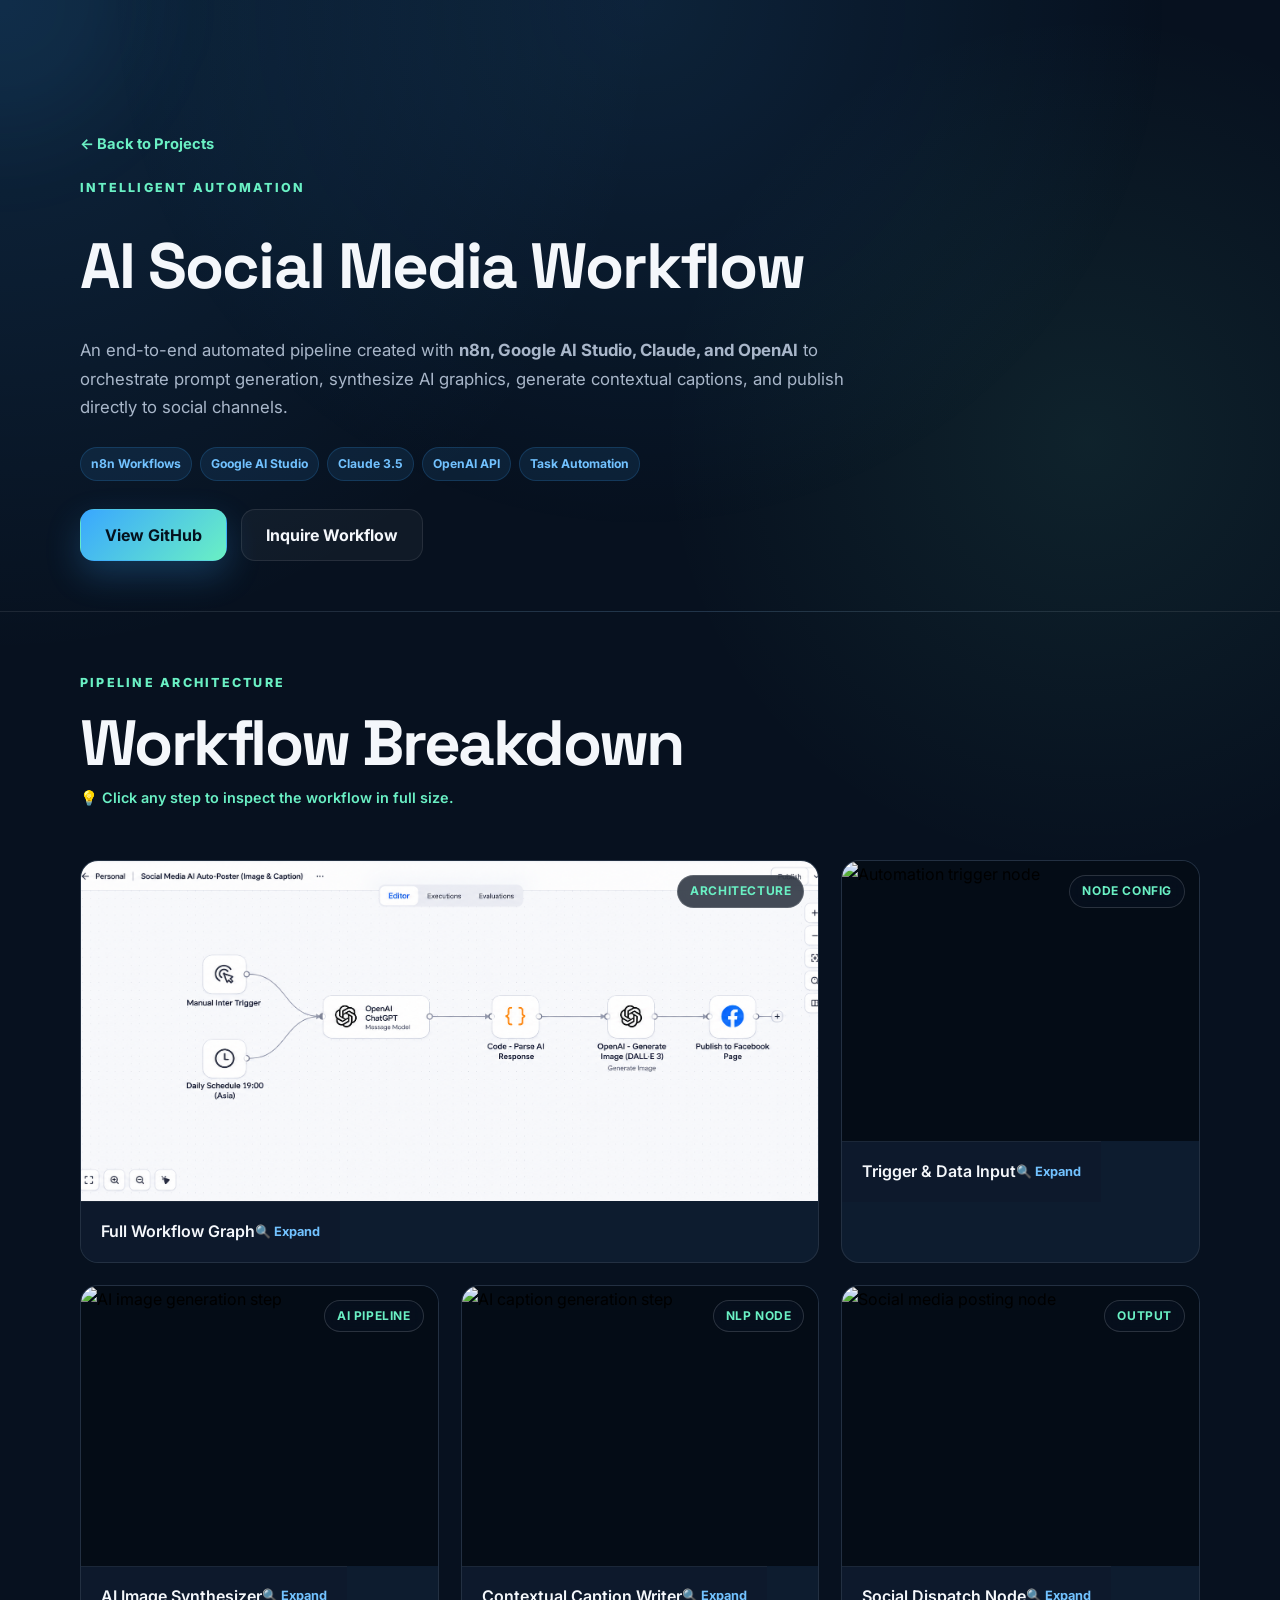
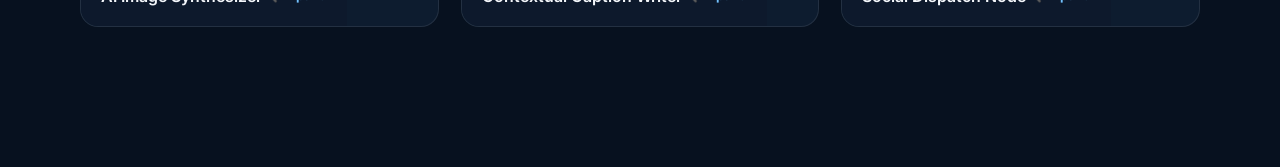
==== commit 8eb6a70d: "Change image format from JPG to PNG" ====
--- a/ai-project.html
+++ b/ai-project.html
@@ -51,11 +51,10 @@
         <div class="project-gallery">
           <!-- 1. Full Workflow -->
           <button class="gallery-item" type="button"
-            data-image="images/ai/ai-workflow-overview.jpg"
-            data-title="Complete n8n Workflow Overview">
+            onclick="openLightbox('images/ai/ai-workflow-overview.pg', 'Complete n8n Workflow Overview')">
             <div class="gallery-img-wrap">
               <span class="gallery-badge">Architecture</span>
-              <img src="images/ai/ai-workflow-overview.jpg" alt="Complete n8n workflow graph" />
+              <img src="images/ai/ai-workflow-overview.png" alt="Complete n8n workflow graph" />
             </div>
             <div class="gallery-info">
               <h4>Full Workflow Graph</h4>
@@ -65,8 +64,7 @@
 
           <!-- 2. Trigger -->
           <button class="gallery-item" type="button"
-            data-image="images/ai/ai-trigger.jpg"
-            data-title="Webhook / Schedule Trigger Node">
+            onclick="openLightbox('images/ai/ai-trigger.jpg', 'Webhook / Schedule Trigger Node')">
             <div class="gallery-img-wrap">
               <span class="gallery-badge">Node Config</span>
               <img src="images/ai/ai-trigger.jpg" alt="Automation trigger node" />
@@ -79,8 +77,7 @@
 
           <!-- 3. Image Gen -->
           <button class="gallery-item" type="button"
-            data-image="images/ai/ai-image-generation.jpg"
-            data-title="AI Image Generation Node">
+            onclick="openLightbox('images/ai/ai-image-generation.jpg', 'AI Image Generation Node')">
             <div class="gallery-img-wrap">
               <span class="gallery-badge">AI Pipeline</span>
               <img src="images/ai/ai-image-generation.jpg" alt="AI image generation step" />
@@ -93,8 +90,7 @@
 
           <!-- 4. Caption Gen -->
           <button class="gallery-item" type="button"
-            data-image="images/ai/ai-caption.jpg"
-            data-title="LLM Caption & Copy Generation">
+            onclick="openLightbox('images/ai/ai-caption.jpg', 'LLM Caption & Copy Generation')">
             <div class="gallery-img-wrap">
               <span class="gallery-badge">NLP Node</span>
               <img src="images/ai/ai-caption.jpg" alt="AI caption generation step" />
@@ -107,8 +103,7 @@
 
           <!-- 5. Social Post -->
           <button class="gallery-item" type="button"
-            data-image="images/ai/ai-social-post.jpg"
-            data-title="Multi-Platform Social Auto-Publish">
+            onclick="openLightbox('images/ai/ai-social-post.jpg', 'Multi-Platform Social Auto-Publish')">
             <div class="gallery-img-wrap">
               <span class="gallery-badge">Output</span>
               <img src="images/ai/ai-social-post.jpg" alt="Social media posting node" />
@@ -123,8 +118,9 @@
     </section>
   </main>
 
-  <div class="image-lightbox" id="imageLightbox" aria-hidden="true">
-    <button class="lightbox-close" id="lightboxClose" type="button" aria-label="Close image">×</button>
+  <!-- LIGHTBOX MODAL -->
+  <div class="image-lightbox" id="imageLightbox" onclick="if(event.target === this) closeLightbox()">
+    <button class="lightbox-close" id="lightboxClose" type="button" onclick="closeLightbox()" aria-label="Close image">×</button>
     <figure class="lightbox-content">
       <img id="lightboxImage" src="" alt="Full preview" />
       <figcaption id="lightboxTitle"></figcaption>
@@ -132,6 +128,34 @@
   </div>
 
   <script src="script.js"></script>
-  <script src="project-gallery.js"></script>
+  <script>
+    function openLightbox(imgSrc, titleText) {
+      const lightbox = document.getElementById("imageLightbox");
+      const lightboxImage = document.getElementById("lightboxImage");
+      const lightboxTitle = document.getElementById("lightboxTitle");
+      if (!lightbox || !lightboxImage) return;
+
+      lightboxImage.src = imgSrc;
+      lightboxImage.alt = titleText || "";
+      if (lightboxTitle) lightboxTitle.textContent = titleText || "";
+
+      lightbox.classList.add("active");
+      document.body.style.overflow = "hidden";
+    }
+
+    function closeLightbox() {
+      const lightbox = document.getElementById("imageLightbox");
+      const lightboxImage = document.getElementById("lightboxImage");
+      if (!lightbox) return;
+
+      lightbox.classList.remove("active");
+      document.body.style.overflow = "";
+      if (lightboxImage) lightboxImage.src = "";
+    }
+
+    window.addEventListener("keydown", (e) => {
+      if (e.key === "Escape") closeLightbox();
+    });
+  </script>
 </body>
 </html>
--- a/style.css
+++ b/style.css
@@ -905,7 +905,6 @@
   font-weight: 600;
 }
 
-/* UNIFORM & BEAUTIFUL BENTO GRID */
 .project-gallery {
   display: grid;
   grid-template-columns: repeat(12, 1fr);
@@ -930,7 +929,6 @@
   flex-direction: column;
 }
 
-/* Featured Hero Bento Layout */
 .gallery-item:first-child {
   grid-column: span 8;
 }
@@ -1010,36 +1008,32 @@
 }
 
 /* =========================================================
-   LIGHTBOX / FULL-SCREEN PREVIEW
+   LIGHTBOX / FULL-SCREEN PREVIEW (GUARANTEED EXPAND)
    ========================================================= */
 .image-lightbox {
-  position: fixed;
-  inset: 0;
-  background: rgba(4, 11, 20, 0.94);
-  backdrop-filter: blur(14px);
-  z-index: 9999999;
-  display: flex;
-  align-items: center;
-  justify-content: center;
-  padding: 30px;
-  opacity: 0;
-  pointer-events: none;
-  transition: opacity 0.3s ease;
+  position: fixed !important;
+  inset: 0 !important;
+  background: rgba(4, 11, 20, 0.95) !important;
+  backdrop-filter: blur(16px) !important;
+  z-index: 99999999 !important;
+  display: none !important;
+  align-items: center !important;
+  justify-content: center !important;
+  padding: 20px !important;
 }
 
 .image-lightbox.active {
-  opacity: 1;
-  pointer-events: auto;
+  display: flex !important;
 }
 
 .lightbox-content {
-  position: relative;
-  max-width: 90vw;
-  max-height: 85vh;
-  display: flex;
-  flex-direction: column;
-  align-items: center;
-  animation: zoomLightbox 0.3s cubic-bezier(0.2, 0, 0, 1);
+  position: relative !important;
+  max-width: 90vw !important;
+  max-height: 85vh !important;
+  display: flex !important;
+  flex-direction: column !important;
+  align-items: center !important;
+  animation: zoomLightbox 0.25s ease-out !important;
 }
 
 @keyframes zoomLightbox {
@@ -1048,49 +1042,51 @@
 }
 
 .lightbox-content img {
-  max-width: 100%;
-  max-height: 75vh;
-  object-fit: contain;
-  border-radius: 14px;
-  border: 1px solid rgba(255, 255, 255, 0.15);
-  box-shadow: 0 25px 70px rgba(0, 0, 0, 0.8);
+  max-width: 100% !important;
+  max-height: 75vh !important;
+  width: auto !important;
+  height: auto !important;
+  object-fit: contain !important;
+  border-radius: 14px !important;
+  border: 1px solid rgba(255, 255, 255, 0.2) !important;
+  box-shadow: 0 25px 70px rgba(0, 0, 0, 0.9) !important;
 }
 
 .lightbox-content figcaption {
-  margin-top: 15px;
-  color: var(--text);
-  font-size: 1.1rem;
-  font-weight: 600;
-  letter-spacing: 0.02em;
-  background: rgba(13, 26, 45, 0.85);
-  padding: 8px 20px;
-  border-radius: 30px;
-  border: 1px solid var(--border);
+  margin-top: 15px !important;
+  color: #f4f7fb !important;
+  font-size: 1.05rem !important;
+  font-weight: 600 !important;
+  background: rgba(13, 26, 45, 0.9) !important;
+  padding: 8px 22px !important;
+  border-radius: 30px !important;
+  border: 1px solid rgba(255, 255, 255, 0.1) !important;
 }
 
 .lightbox-close {
-  position: absolute;
-  top: 25px;
-  right: 30px;
-  background: rgba(255, 255, 255, 0.1);
-  border: 1px solid rgba(255, 255, 255, 0.2);
-  color: #fff;
-  font-size: 2rem;
-  line-height: 1;
-  width: 48px;
-  height: 48px;
-  border-radius: 50%;
-  cursor: pointer;
-  display: flex;
-  align-items: center;
-  justify-content: center;
-  transition: 0.2s ease;
+  position: absolute !important;
+  top: 25px !important;
+  right: 25px !important;
+  background: rgba(255, 255, 255, 0.12) !important;
+  border: 1px solid rgba(255, 255, 255, 0.25) !important;
+  color: #fff !important;
+  font-size: 2rem !important;
+  line-height: 1 !important;
+  width: 48px !important;
+  height: 48px !important;
+  border-radius: 50% !important;
+  cursor: pointer !important;
+  display: flex !important;
+  align-items: center !important;
+  justify-content: center !important;
+  transition: 0.2s ease !important;
+  z-index: 100000000 !important;
 }
 
 .lightbox-close:hover {
-  background: #ff4757;
-  border-color: #ff4757;
-  transform: rotate(90deg);
+  background: #ff4757 !important;
+  border-color: #ff4757 !important;
+  transform: rotate(90deg) scale(1.08) !important;
 }
 
 /* RESPONSIVE LAYOUT */
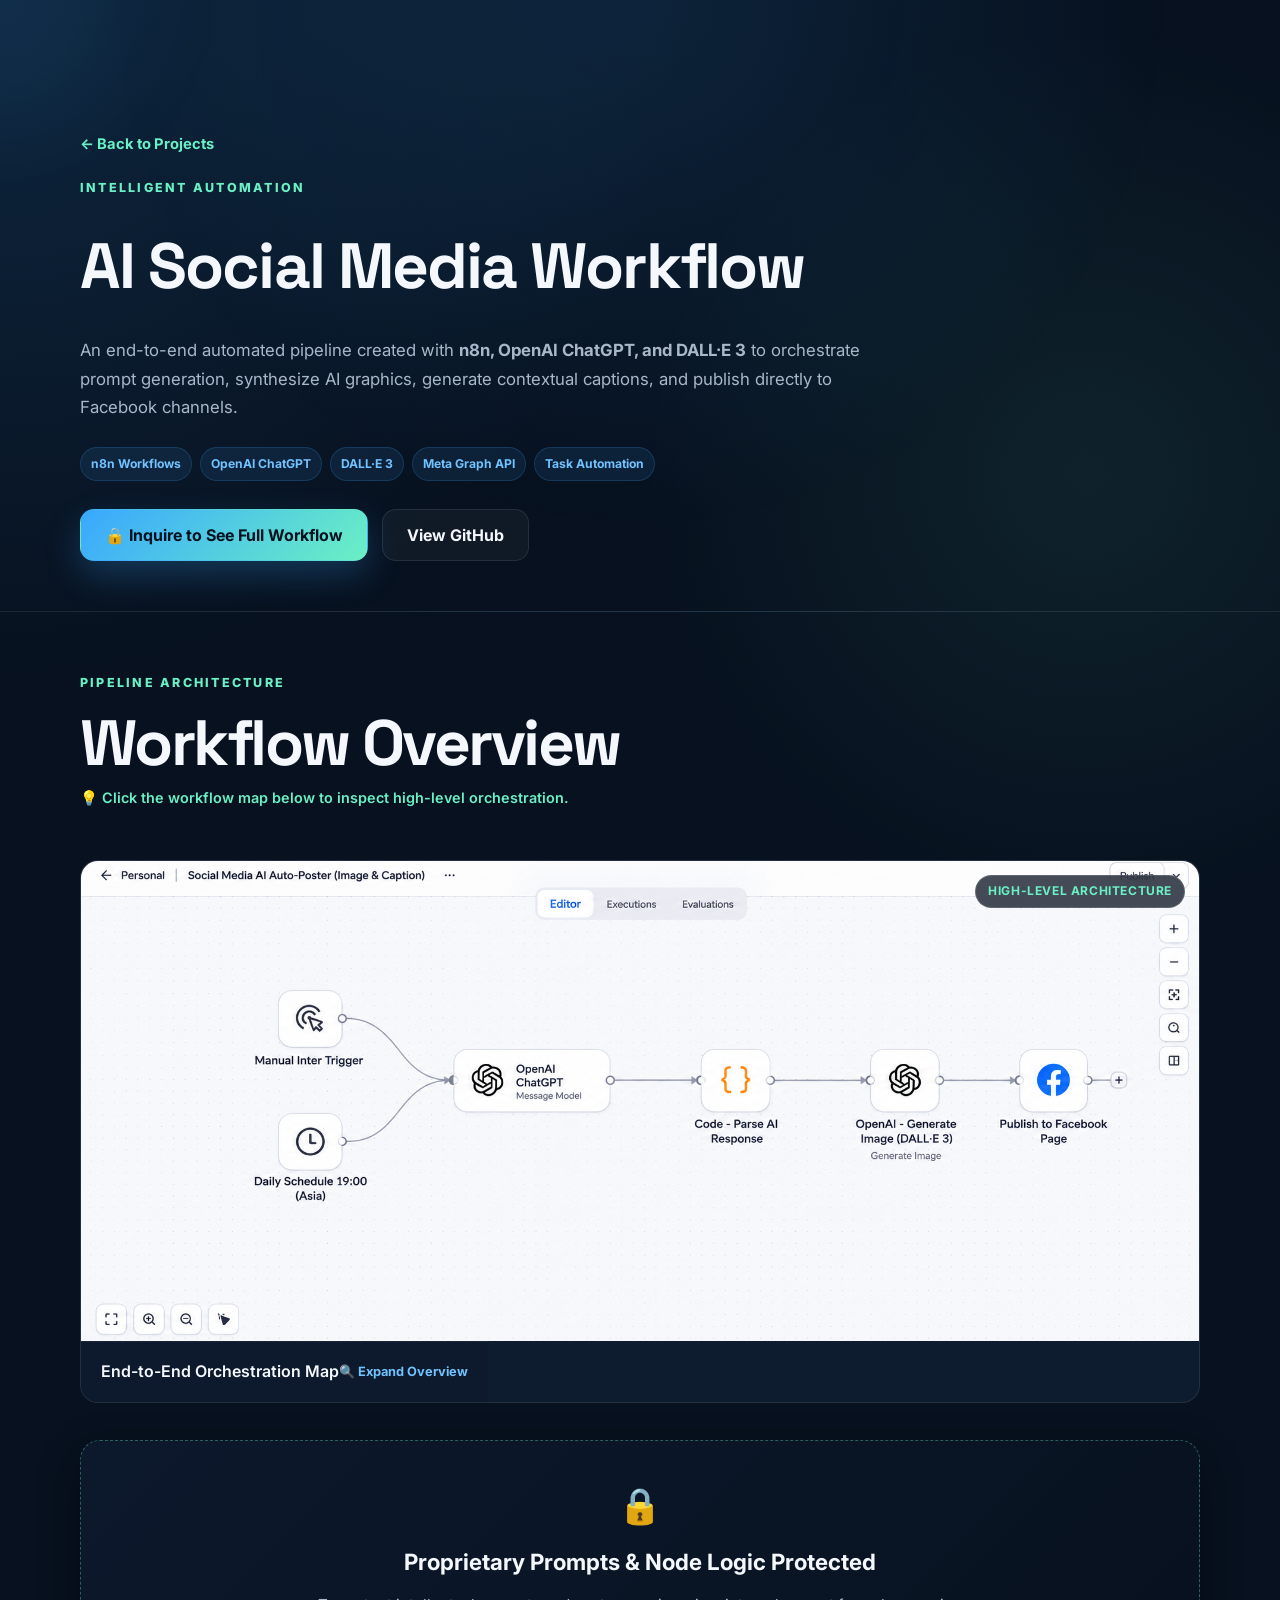
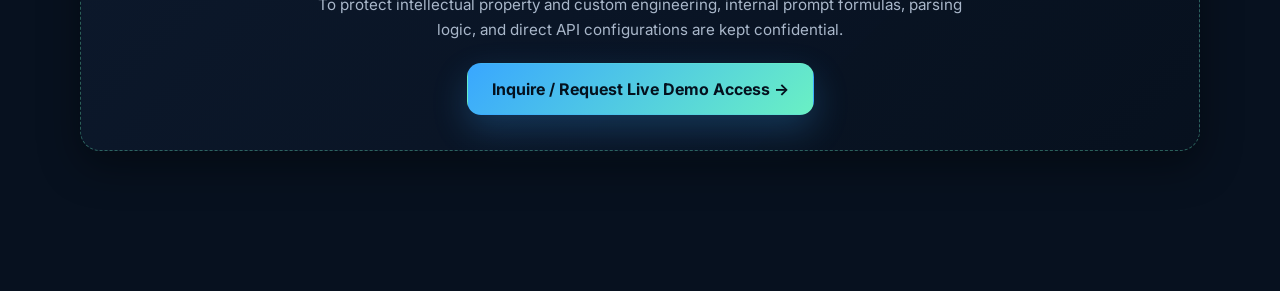
==== commit 656d06c0: "Update ai-project.html" ====
--- a/ai-project.html
+++ b/ai-project.html
@@ -8,6 +8,41 @@
   <link rel="preconnect" href="https://fonts.gstatic.com" crossorigin>
   <link href="https://fonts.googleapis.com/css2?family=Inter:wght@400;500;600;700;800&family=Space+Grotesk:wght@600;700&display=swap" rel="stylesheet">
   <link rel="stylesheet" href="style.css" />
+  <style>
+    /* Styling para sa Protection / Inquiry Lock Banner */
+    .workflow-lock-card {
+      grid-column: span 12;
+      background: linear-gradient(135deg, rgba(13, 26, 45, 0.95), rgba(7, 17, 31, 0.98));
+      border: 1px dashed rgba(106, 240, 196, 0.35);
+      border-radius: 20px;
+      padding: 35px 30px;
+      text-align: center;
+      margin-top: 15px;
+      box-shadow: 0 15px 40px rgba(0, 0, 0, 0.4);
+    }
+    .workflow-lock-card h3 {
+      font-size: 1.4rem;
+      color: var(--text);
+      margin-bottom: 10px;
+    }
+    .workflow-lock-card p {
+      color: var(--muted);
+      max-width: 650px;
+      margin: 0 auto 20px;
+      font-size: 0.95rem;
+    }
+    .single-preview-wrap {
+      grid-column: span 12 !important;
+    }
+    .single-preview-wrap .gallery-img-wrap {
+      height: 480px !important;
+    }
+    @media (max-width: 768px) {
+      .single-preview-wrap .gallery-img-wrap {
+        height: 260px !important;
+      }
+    }
+  </style>
 </head>
 
 <body class="project-page">
@@ -21,20 +56,20 @@
       <p class="eyebrow">Intelligent Automation</p>
       <h1>AI Social Media Workflow</h1>
       <p class="project-detail-description">
-        An end-to-end automated pipeline created with <strong>n8n, Google AI Studio, Claude, and OpenAI</strong> to orchestrate prompt generation, synthesize AI graphics, generate contextual captions, and publish directly to social channels.
+        An end-to-end automated pipeline created with <strong>n8n, OpenAI ChatGPT, and DALL·E 3</strong> to orchestrate prompt generation, synthesize AI graphics, generate contextual captions, and publish directly to Facebook channels.
       </p>
 
       <div class="project-tech project-detail-tech">
         <span>n8n Workflows</span>
-        <span>Google AI Studio</span>
-        <span>Claude 3.5</span>
-        <span>OpenAI API</span>
+        <span>OpenAI ChatGPT</span>
+        <span>DALL·E 3</span>
+        <span>Meta Graph API</span>
         <span>Task Automation</span>
       </div>
 
       <div class="project-detail-buttons">
-        <a href="https://github.com/jericalbar" class="btn btn-primary" target="_blank" rel="noopener noreferrer">View GitHub</a>
-        <a href="index.html#contact" class="btn btn-secondary">Inquire Workflow</a>
+        <a href="index.html#contact" class="btn btn-primary">🔒 Inquire to See Full Workflow</a>
+        <a href="https://github.com/jericalbar" class="btn btn-secondary" target="_blank" rel="noopener noreferrer">View GitHub</a>
       </div>
     </div>
   </header>
@@ -44,75 +79,35 @@
       <div class="container">
         <div class="section-heading">
           <p class="eyebrow">Pipeline Architecture</p>
-          <h2>Workflow Breakdown</h2>
-          <p class="gallery-instruction">💡 Click any step to inspect the workflow in full size.</p>
+          <h2>Workflow Overview</h2>
+          <p class="gallery-instruction">💡 Click the workflow map below to inspect high-level orchestration.</p>
         </div>
 
         <div class="project-gallery">
-          <!-- 1. Full Workflow -->
-          <button class="gallery-item" type="button"
-            onclick="openLightbox('images/ai/ai-workflow-overview.pg', 'Complete n8n Workflow Overview')">
+          <!-- 1. Nag-iisang Full Workflow Overview (Naka-protect ang internal codes) -->
+          <button class="gallery-item single-preview-wrap" type="button"
+            onclick="openLightbox('images/ai/ai-workflow-overview.png', 'n8n Autonomous Social Pipeline Architecture')">
             <div class="gallery-img-wrap">
-              <span class="gallery-badge">Architecture</span>
-              <img src="images/ai/ai-workflow-overview.png" alt="Complete n8n workflow graph" />
+              <span class="gallery-badge">High-Level Architecture</span>
+              <img src="images/ai/ai-workflow-overview.png" alt="Complete n8n workflow graph overview" />
             </div>
             <div class="gallery-info">
-              <h4>Full Workflow Graph</h4>
-              <span class="gallery-view-hint">🔍 Expand</span>
+              <h4>End-to-End Orchestration Map</h4>
+              <span class="gallery-view-hint">🔍 Expand Overview</span>
             </div>
           </button>
 
-          <!-- 2. Trigger -->
-          <button class="gallery-item" type="button"
-            onclick="openLightbox('images/ai/ai-trigger.jpg', 'Webhook / Schedule Trigger Node')">
-            <div class="gallery-img-wrap">
-              <span class="gallery-badge">Node Config</span>
-              <img src="images/ai/ai-trigger.jpg" alt="Automation trigger node" />
-            </div>
-            <div class="gallery-info">
-              <h4>Trigger & Data Input</h4>
-              <span class="gallery-view-hint">🔍 Expand</span>
-            </div>
-          </button>
-
-          <!-- 3. Image Gen -->
-          <button class="gallery-item" type="button"
-            onclick="openLightbox('images/ai/ai-image-generation.jpg', 'AI Image Generation Node')">
-            <div class="gallery-img-wrap">
-              <span class="gallery-badge">AI Pipeline</span>
-              <img src="images/ai/ai-image-generation.jpg" alt="AI image generation step" />
-            </div>
-            <div class="gallery-info">
-              <h4>AI Image Synthesizer</h4>
-              <span class="gallery-view-hint">🔍 Expand</span>
-            </div>
-          </button>
-
-          <!-- 4. Caption Gen -->
-          <button class="gallery-item" type="button"
-            onclick="openLightbox('images/ai/ai-caption.jpg', 'LLM Caption & Copy Generation')">
-            <div class="gallery-img-wrap">
-              <span class="gallery-badge">NLP Node</span>
-              <img src="images/ai/ai-caption.jpg" alt="AI caption generation step" />
-            </div>
-            <div class="gallery-info">
-              <h4>Contextual Caption Writer</h4>
-              <span class="gallery-view-hint">🔍 Expand</span>
-            </div>
-          </button>
-
-          <!-- 5. Social Post -->
-          <button class="gallery-item" type="button"
-            onclick="openLightbox('images/ai/ai-social-post.jpg', 'Multi-Platform Social Auto-Publish')">
-            <div class="gallery-img-wrap">
-              <span class="gallery-badge">Output</span>
-              <img src="images/ai/ai-social-post.jpg" alt="Social media posting node" />
-            </div>
-            <div class="gallery-info">
-              <h4>Social Dispatch Node</h4>
-              <span class="gallery-view-hint">🔍 Expand</span>
-            </div>
-          </button>
+          <!-- 2. INQUIRY / PROTECTION LOCK BANNER -->
+          <div class="workflow-lock-card">
+            <span style="font-size: 2.2rem; display: block; margin-bottom: 8px;">🔒</span>
+            <h3>Proprietary Prompts & Node Logic Protected</h3>
+            <p>
+              To protect intellectual property and custom engineering, internal prompt formulas, parsing logic, and direct API configurations are kept confidential.
+            </p>
+            <a href="index.html#contact" class="btn btn-primary">
+              Inquire / Request Live Demo Access →
+            </a>
+          </div>
         </div>
       </div>
     </section>
